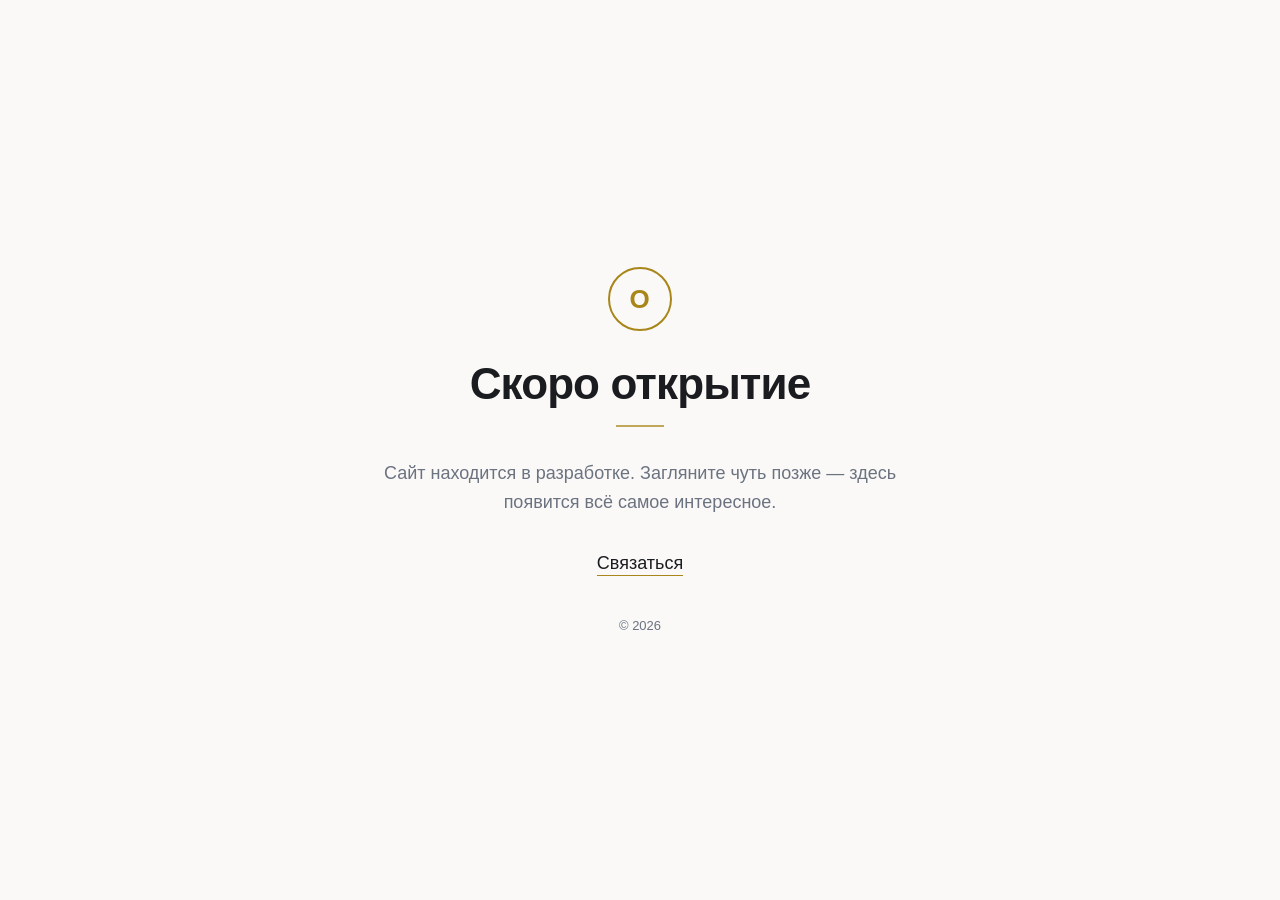
==== index.html @ 7b4861e1 "Add placeholder landing page Co-Authored-By: Claude Opus 4.8 (1M context) <noreply@anthropic.com>" ====
<!DOCTYPE html>
<html lang="ru">
<head>
<meta charset="utf-8">
<meta name="viewport" content="width=device-width, initial-scale=1">
<title>Olga — скоро открытие</title>
<meta name="description" content="Сайт в разработке. Скоро здесь будет что-то интересное.">
<style>
  :root {
    --bg: #0f1115;
    --fg: #f2f3f5;
    --muted: #9aa1ad;
    --accent: #c9a227;
  }
  @media (prefers-color-scheme: light) {
    :root {
      --bg: #faf9f7;
      --fg: #1a1c20;
      --muted: #6b7280;
      --accent: #a9861a;
    }
  }
  * { box-sizing: border-box; }
  html, body { height: 100%; margin: 0; }
  body {
    background: var(--bg);
    color: var(--fg);
    font-family: -apple-system, BlinkMacSystemFont, "Segoe UI", Roboto, Helvetica, Arial, sans-serif;
    display: flex;
    align-items: center;
    justify-content: center;
    padding: 24px;
    text-align: center;
  }
  main { max-width: 560px; }
  .mark {
    width: 64px; height: 64px;
    margin: 0 auto 28px;
    border: 2px solid var(--accent);
    border-radius: 50%;
    display: flex; align-items: center; justify-content: center;
    font-size: 26px; font-weight: 600; letter-spacing: 1px;
    color: var(--accent);
  }
  h1 {
    font-size: clamp(28px, 6vw, 44px);
    font-weight: 600;
    letter-spacing: -0.02em;
    margin: 0 0 16px;
  }
  p {
    color: var(--muted);
    font-size: clamp(15px, 2.4vw, 18px);
    line-height: 1.6;
    margin: 0 0 32px;
  }
  .divider {
    width: 48px; height: 2px;
    background: var(--accent);
    margin: 0 auto 32px;
    opacity: .7;
  }
  a {
    color: var(--fg);
    text-decoration: none;
    border-bottom: 1px solid var(--accent);
    padding-bottom: 2px;
  }
  a:hover { color: var(--accent); }
  footer {
    margin-top: 40px;
    font-size: 13px;
    color: var(--muted);
  }
</style>
</head>
<body>
<main>
  <div class="mark">O</div>
  <h1>Скоро открытие</h1>
  <div class="divider"></div>
  <p>Сайт находится в разработке. Загляните чуть позже — здесь появится всё самое интересное.</p>
  <p><a href="mailto:skrylkovs@gmail.com">Связаться</a></p>
  <footer>&copy; 2026</footer>
</main>
</body>
</html>
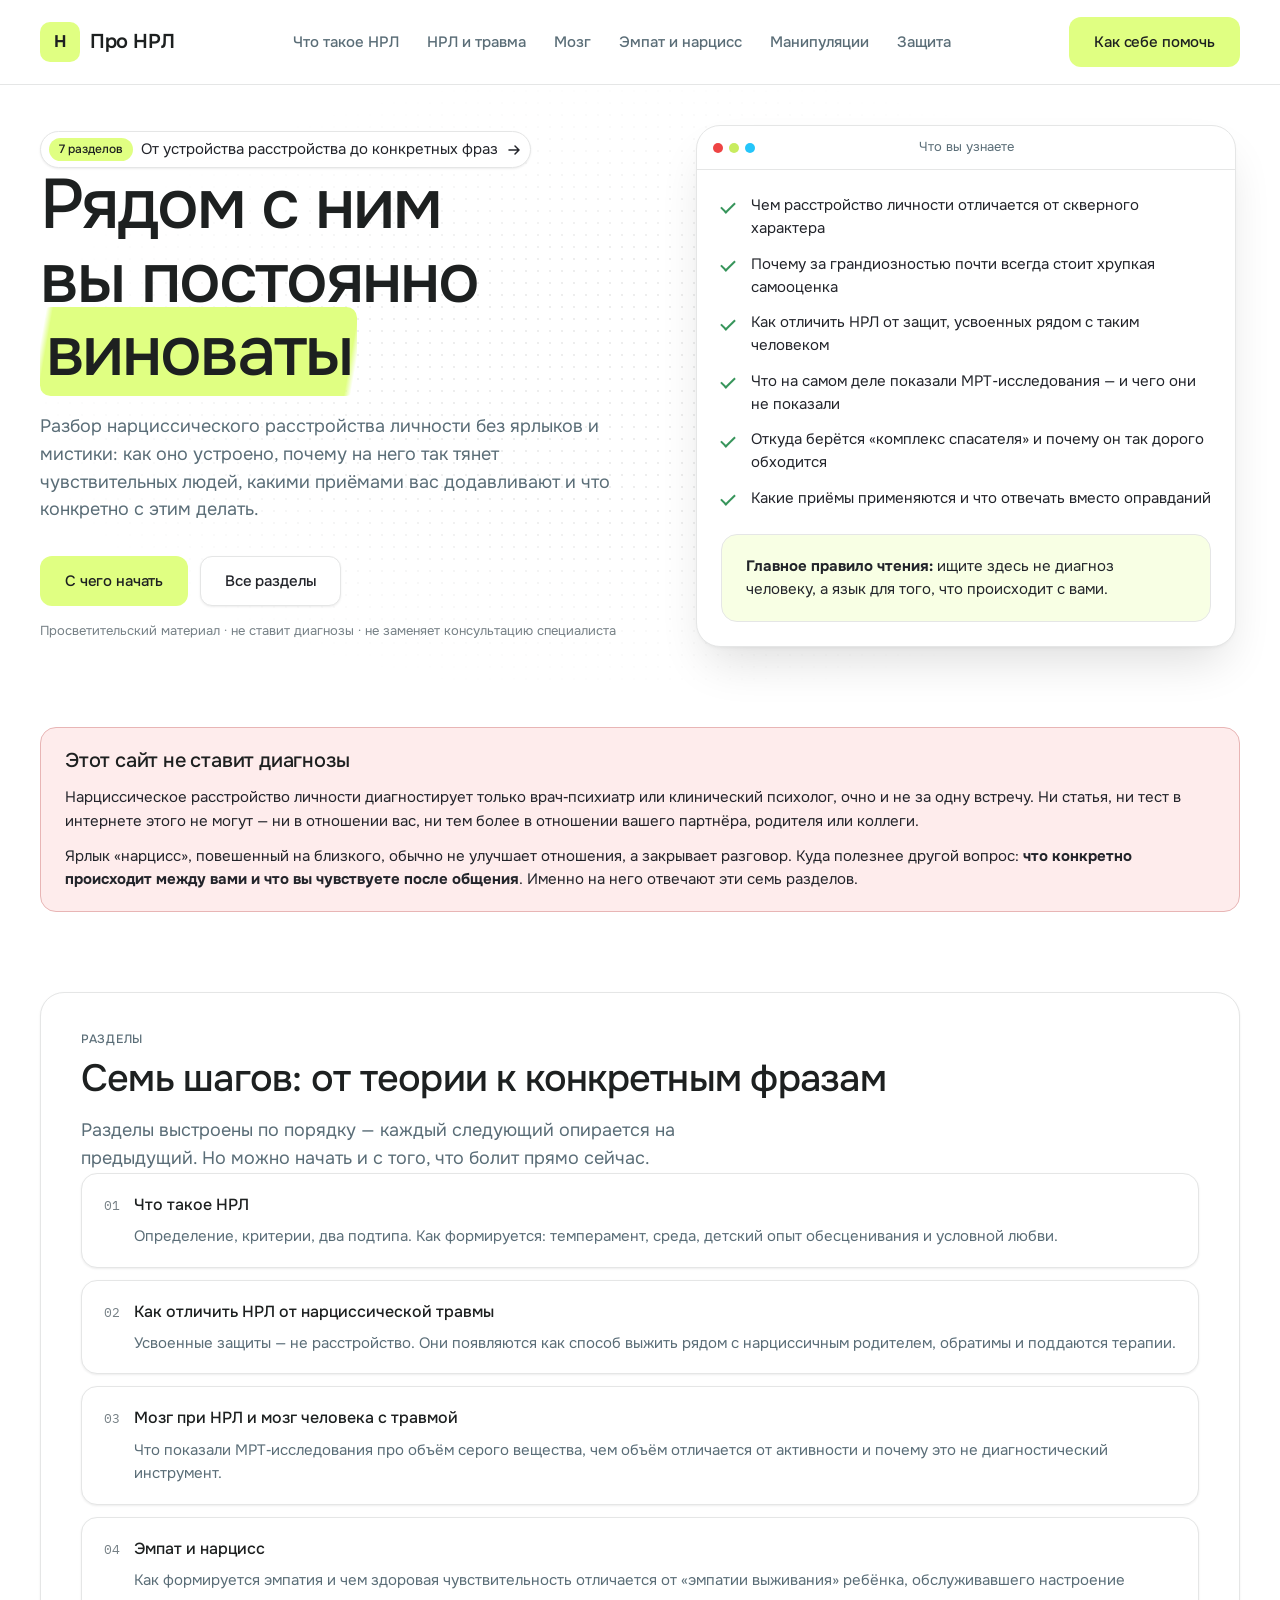
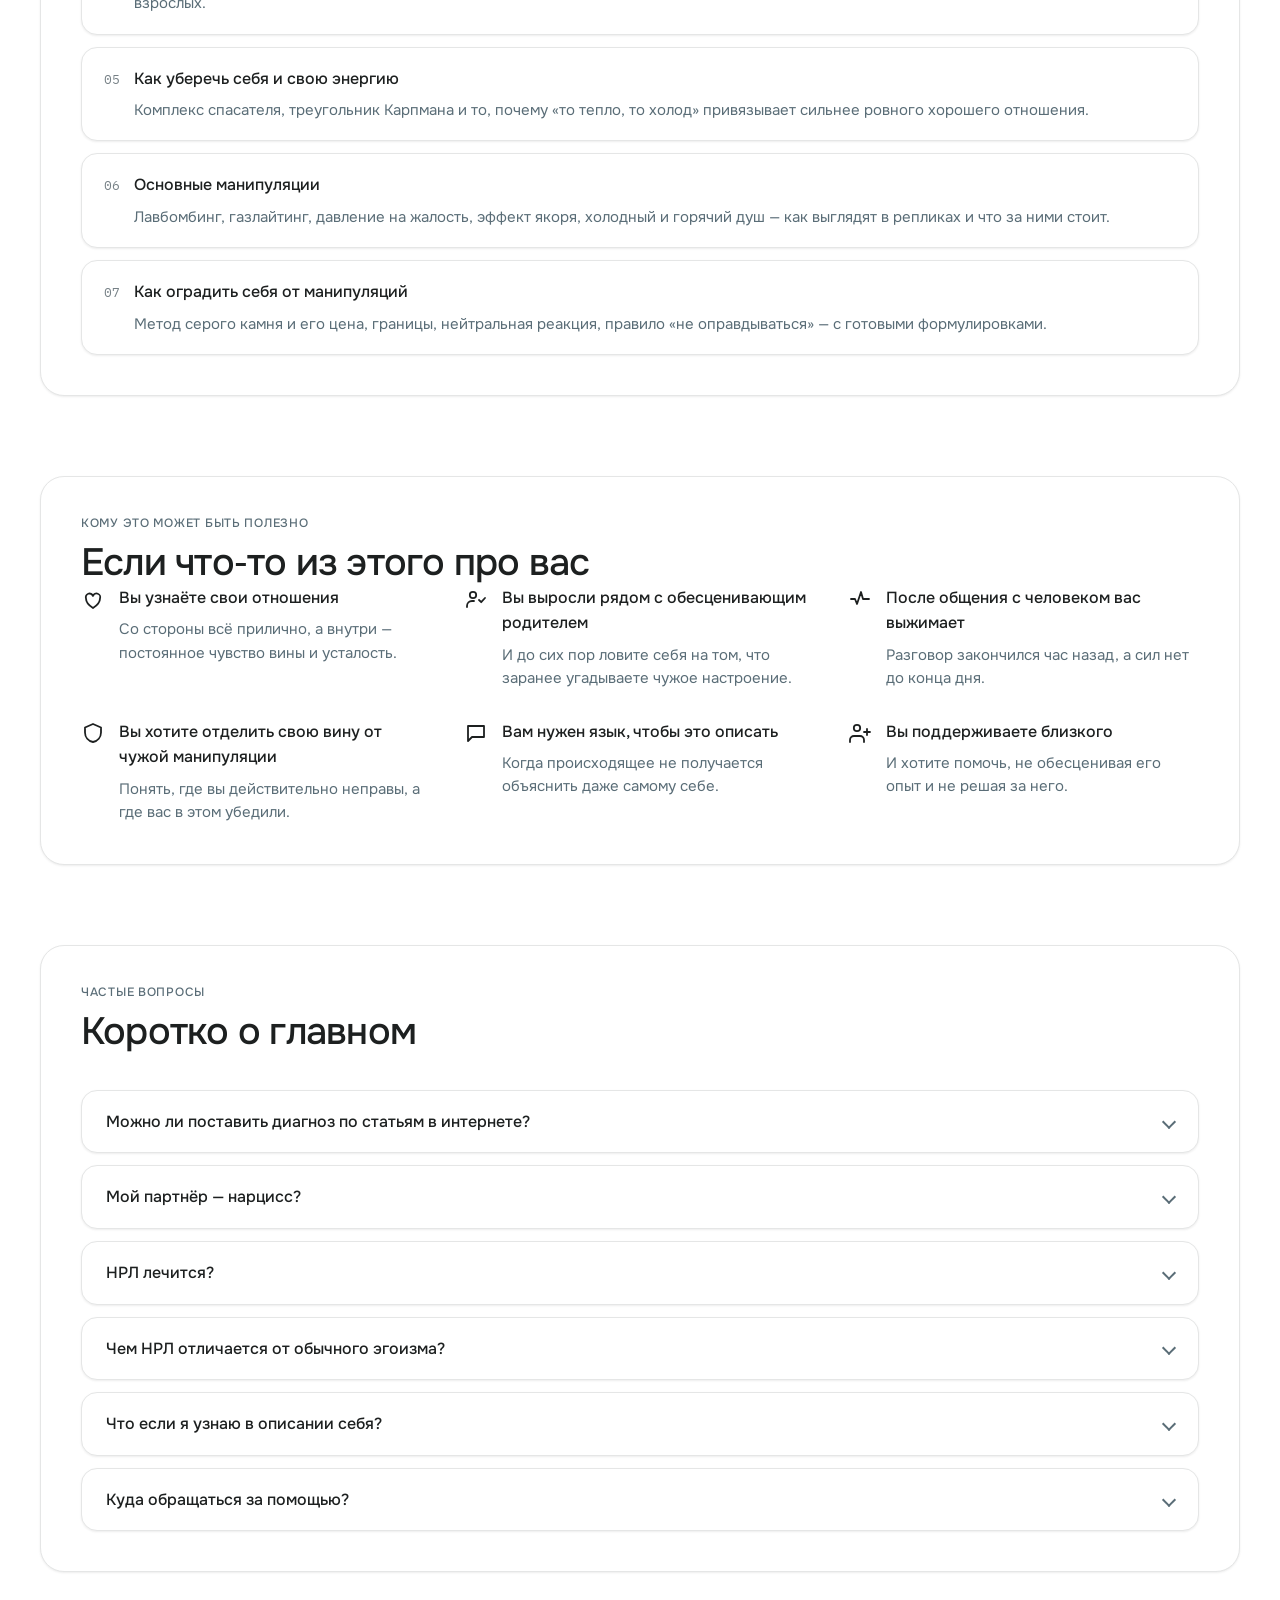
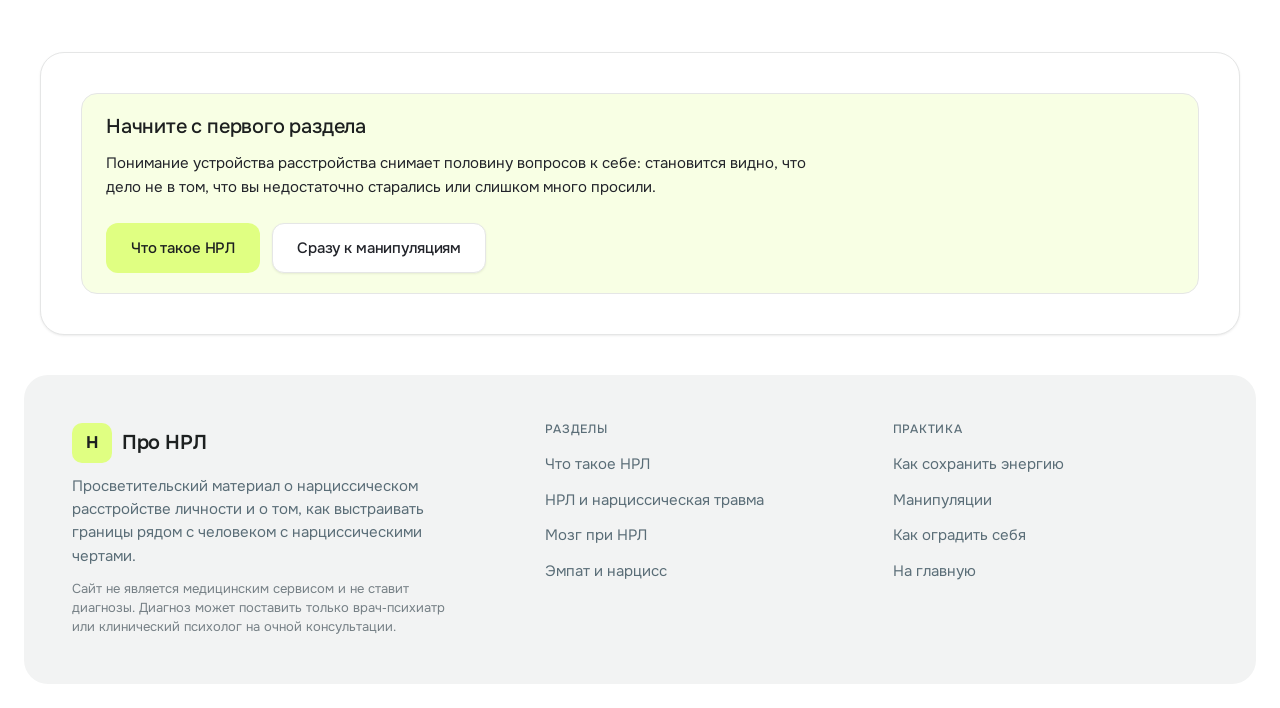
==== commit df943a4f: "Add 8-page NPD educational landing with getreaction.app design system Design tokens, typography and " ====
--- a/index.html
+++ b/index.html
@@ -3,85 +3,283 @@
 <head>
 <meta charset="utf-8">
 <meta name="viewport" content="width=device-width, initial-scale=1">
-<title>Olga — скоро открытие</title>
-<meta name="description" content="Сайт в разработке. Скоро здесь будет что-то интересное.">
-<style>
-  :root {
-    --bg: #0f1115;
-    --fg: #f2f3f5;
-    --muted: #9aa1ad;
-    --accent: #c9a227;
-  }
-  @media (prefers-color-scheme: light) {
-    :root {
-      --bg: #faf9f7;
-      --fg: #1a1c20;
-      --muted: #6b7280;
-      --accent: #a9861a;
-    }
-  }
-  * { box-sizing: border-box; }
-  html, body { height: 100%; margin: 0; }
-  body {
-    background: var(--bg);
-    color: var(--fg);
-    font-family: -apple-system, BlinkMacSystemFont, "Segoe UI", Roboto, Helvetica, Arial, sans-serif;
-    display: flex;
-    align-items: center;
-    justify-content: center;
-    padding: 24px;
-    text-align: center;
-  }
-  main { max-width: 560px; }
-  .mark {
-    width: 64px; height: 64px;
-    margin: 0 auto 28px;
-    border: 2px solid var(--accent);
-    border-radius: 50%;
-    display: flex; align-items: center; justify-content: center;
-    font-size: 26px; font-weight: 600; letter-spacing: 1px;
-    color: var(--accent);
-  }
-  h1 {
-    font-size: clamp(28px, 6vw, 44px);
-    font-weight: 600;
-    letter-spacing: -0.02em;
-    margin: 0 0 16px;
-  }
-  p {
-    color: var(--muted);
-    font-size: clamp(15px, 2.4vw, 18px);
-    line-height: 1.6;
-    margin: 0 0 32px;
-  }
-  .divider {
-    width: 48px; height: 2px;
-    background: var(--accent);
-    margin: 0 auto 32px;
-    opacity: .7;
-  }
-  a {
-    color: var(--fg);
-    text-decoration: none;
-    border-bottom: 1px solid var(--accent);
-    padding-bottom: 2px;
-  }
-  a:hover { color: var(--accent); }
-  footer {
-    margin-top: 40px;
-    font-size: 13px;
-    color: var(--muted);
-  }
-</style>
+<title>Про НРЛ — нарциссическое расстройство личности простым языком</title>
+<meta name="description" content="Просветительский материал о нарциссическом расстройстве личности: как оно формируется, чем отличается от усвоенных защит, какие манипуляции применяются и как выстроить границы. Не инструмент диагностики.">
+<link rel="icon" href="data:image/svg+xml,<svg xmlns='http://www.w3.org/2000/svg' viewBox='0 0 100 100'><rect width='100' height='100' rx='22' fill='%23e0ff82'/><text y='72' x='50' text-anchor='middle' font-size='58' font-family='sans-serif' font-weight='700' fill='%231d2020'>Н</text></svg>">
+<link rel="stylesheet" href="assets/style.css">
 </head>
 <body>
-<main>
-  <div class="mark">O</div>
-  <h1>Скоро открытие</h1>
-  <div class="divider"></div>
-  <p>Сайт находится в разработке. Загляните чуть позже — здесь появится всё самое интересное.</p>
-  <p><a href="mailto:skrylkovs@gmail.com">Связаться</a></p>
-  <footer>&copy; 2026</footer>
+<a href="#main" class="sr-only">К содержанию</a>
+
+<header class="site-header">
+  <div class="bar">
+    <a href="index.html" class="brand">
+      <span class="brand-mark" aria-hidden="true">Н</span>
+      Про НРЛ
+    </a>
+    <nav class="nav" aria-label="Основная навигация">
+      <a href="chto-takoe-nrl.html">Что такое НРЛ</a>
+      <a href="nrl-i-travma.html">НРЛ и травма</a>
+      <a href="mozg.html">Мозг</a>
+      <a href="empat-i-narciss.html">Эмпат и нарцисс</a>
+      <a href="manipulyacii.html">Манипуляции</a>
+      <a href="zashchita.html">Защита</a>
+    </nav>
+    <div class="header-actions">
+      <button class="menu-toggle" type="button" aria-expanded="false" aria-controls="mobile-nav" onclick="var n=document.getElementById('mobile-nav');var o=n.classList.toggle('open');this.setAttribute('aria-expanded',o)">Меню</button>
+      <a href="kak-sohranit-energiyu.html" class="btn btn-primary" style="white-space:nowrap">Как себе помочь</a>
+    </div>
+  </div>
+  <div class="mobile-nav" id="mobile-nav">
+    <ul>
+      <li><a href="chto-takoe-nrl.html">Что такое НРЛ</a></li>
+      <li><a href="nrl-i-travma.html">НРЛ и нарциссическая травма</a></li>
+      <li><a href="mozg.html">Мозг при НРЛ</a></li>
+      <li><a href="empat-i-narciss.html">Эмпат и нарцисс</a></li>
+      <li><a href="kak-sohranit-energiyu.html">Как сохранить энергию</a></li>
+      <li><a href="manipulyacii.html">Манипуляции</a></li>
+      <li><a href="zashchita.html">Как оградить себя</a></li>
+    </ul>
+  </div>
+</header>
+
+<main id="main">
+  <div class="container">
+
+    <section class="section" style="position:relative">
+      <div class="dot-grid" style="position:absolute;inset:0 0 auto;height:600px" aria-hidden="true"></div>
+      <div class="split" style="position:relative">
+        <div>
+          <a href="#razdely" class="badge-link">
+            <span class="pill">7 разделов</span>
+            <span class="small">От устройства расстройства до конкретных фраз</span>
+            <svg style="width:16px;height:16px;flex-shrink:0" viewBox="0 0 16 16" fill="none" stroke="currentColor" stroke-width="1.5" stroke-linecap="round" stroke-linejoin="round" aria-hidden="true">
+              <path d="M3 8h10M9 4l4 4-4 4" />
+            </svg>
+          </a>
+          <h1 class="display mt-6">Рядом с ним<br> вы постоянно<br> <span class="marker">виноваты</span></h1>
+          <p class="lead mt-6" style="max-width:36rem">Разбор нарциссического расстройства личности без ярлыков и мистики: как оно устроено, почему на него так тянет чувствительных людей, какими приёмами вас додавливают и что конкретно с этим делать.</p>
+          <div class="mt-8" style="display:flex;flex-wrap:wrap;gap:12px;align-items:center">
+            <a href="chto-takoe-nrl.html" class="btn btn-primary">С чего начать</a>
+            <a href="#razdely" class="btn btn-secondary">Все разделы</a>
+          </div>
+          <p class="caption muted-soft mt-4">Просветительский материал · не ставит диагнозы · не заменяет консультацию специалиста</p>
+        </div>
+
+        <div style="margin-inline:auto;width:100%;max-width:540px;overflow:hidden;border-radius:24px;border:1px solid var(--line);background:var(--surface);box-shadow:var(--shadow-lift)">
+          <div style="position:relative;display:flex;height:44px;align-items:center;border-bottom:1px solid var(--line);padding-inline:16px">
+            <div style="display:flex;align-items:center;gap:6px">
+              <span style="width:10px;height:10px;border-radius:50%;background:var(--danger)" aria-hidden="true"></span>
+              <span style="width:10px;height:10px;border-radius:50%;background:var(--accent-strong)" aria-hidden="true"></span>
+              <span style="width:10px;height:10px;border-radius:50%;background:var(--info)" aria-hidden="true"></span>
+            </div>
+            <span class="caption muted" style="position:absolute;inset-inline:0;text-align:center;pointer-events:none">Что вы узнаете</span>
+          </div>
+          <div style="padding:24px">
+            <ul class="check-list">
+              <li class="small">Чем расстройство личности отличается от скверного характера</li>
+              <li class="small">Почему за грандиозностью почти всегда стоит хрупкая самооценка</li>
+              <li class="small">Как отличить НРЛ от защит, усвоенных рядом с таким человеком</li>
+              <li class="small">Что на самом деле показали МРТ‑исследования — и чего они не показали</li>
+              <li class="small">Откуда берётся «комплекс спасателя» и почему он так дорого обходится</li>
+              <li class="small">Какие приёмы применяются и что отвечать вместо оправданий</li>
+            </ul>
+            <div class="callout-accent mt-6">
+              <p class="small"><strong>Главное правило чтения:</strong> ищите здесь не диагноз человеку, а язык для того, что происходит с вами.</p>
+            </div>
+          </div>
+        </div>
+      </div>
+    </section>
+
+    <section class="section">
+      <div class="callout-warn">
+        <h2 class="h3">Этот сайт не ставит диагнозы</h2>
+        <p class="small mt-3">Нарциссическое расстройство личности диагностирует только врач‑психиатр или клинический психолог, очно и не за одну встречу. Ни статья, ни тест в интернете этого не могут — ни в отношении вас, ни тем более в отношении вашего партнёра, родителя или коллеги.</p>
+        <p class="small mt-3">Ярлык «нарцисс», повешенный на близкого, обычно не улучшает отношения, а закрывает разговор. Куда полезнее другой вопрос: <strong>что конкретно происходит между вами и что вы чувствуете после общения</strong>. Именно на него отвечают эти семь разделов.</p>
+      </div>
+    </section>
+
+    <section id="razdely" class="section scroll-anchor">
+      <div class="card">
+        <p class="eyebrow">Разделы</p>
+        <h2 class="h2 mt-3">Семь шагов: от теории к конкретным фразам</h2>
+        <p class="lead mt-4" style="max-width:44rem">Разделы выстроены по порядку — каждый следующий опирается на предыдущий. Но можно начать и с того, что болит прямо сейчас.</p>
+        <ol class="toc mt-9">
+          <li><a href="chto-takoe-nrl.html">
+            <div>
+              <p class="body ink-strong" style="font-weight:500">Что такое НРЛ</p>
+              <p class="small muted mt-2">Определение, критерии, два подтипа. Как формируется: темперамент, среда, детский опыт обесценивания и условной любви.</p>
+            </div>
+          </a></li>
+          <li><a href="nrl-i-travma.html">
+            <div>
+              <p class="body ink-strong" style="font-weight:500">Как отличить НРЛ от нарциссической травмы</p>
+              <p class="small muted mt-2">Усвоенные защиты — не расстройство. Они появляются как способ выжить рядом с нарциссичным родителем, обратимы и поддаются терапии.</p>
+            </div>
+          </a></li>
+          <li><a href="mozg.html">
+            <div>
+              <p class="body ink-strong" style="font-weight:500">Мозг при НРЛ и мозг человека с травмой</p>
+              <p class="small muted mt-2">Что показали МРТ‑исследования про объём серого вещества, чем объём отличается от активности и почему это не диагностический инструмент.</p>
+            </div>
+          </a></li>
+          <li><a href="empat-i-narciss.html">
+            <div>
+              <p class="body ink-strong" style="font-weight:500">Эмпат и нарцисс</p>
+              <p class="small muted mt-2">Как формируется эмпатия и чем здоровая чувствительность отличается от «эмпатии выживания» ребёнка, обслуживавшего настроение взрослых.</p>
+            </div>
+          </a></li>
+          <li><a href="kak-sohranit-energiyu.html">
+            <div>
+              <p class="body ink-strong" style="font-weight:500">Как уберечь себя и свою энергию</p>
+              <p class="small muted mt-2">Комплекс спасателя, треугольник Карпмана и то, почему «то тепло, то холод» привязывает сильнее ровного хорошего отношения.</p>
+            </div>
+          </a></li>
+          <li><a href="manipulyacii.html">
+            <div>
+              <p class="body ink-strong" style="font-weight:500">Основные манипуляции</p>
+              <p class="small muted mt-2">Лавбомбинг, газлайтинг, давление на жалость, эффект якоря, холодный и горячий душ — как выглядят в репликах и что за ними стоит.</p>
+            </div>
+          </a></li>
+          <li><a href="zashchita.html">
+            <div>
+              <p class="body ink-strong" style="font-weight:500">Как оградить себя от манипуляций</p>
+              <p class="small muted mt-2">Метод серого камня и его цена, границы, нейтральная реакция, правило «не оправдываться» — с готовыми формулировками.</p>
+            </div>
+          </a></li>
+        </ol>
+      </div>
+    </section>
+
+    <section class="section">
+      <div class="card">
+        <p class="eyebrow">Кому это может быть полезно</p>
+        <h2 class="h2 mt-3">Если что‑то из этого про вас</h2>
+        <ul class="feature-list cols-3 mt-9">
+          <li>
+            <svg viewBox="0 0 24 24" fill="none" stroke="currentColor" stroke-width="1.8" stroke-linecap="round" stroke-linejoin="round" aria-hidden="true"><path d="M12 21s-7-4.4-7-9.5A3.5 3.5 0 0 1 12 9a3.5 3.5 0 0 1 7 2.5C19 16.6 12 21 12 21Z"/></svg>
+            <div>
+              <p class="body ink-strong" style="font-weight:500">Вы узнаёте свои отношения</p>
+              <p class="small muted mt-2">Со стороны всё прилично, а внутри — постоянное чувство вины и усталость.</p>
+            </div>
+          </li>
+          <li>
+            <svg viewBox="0 0 24 24" fill="none" stroke="currentColor" stroke-width="1.8" stroke-linecap="round" stroke-linejoin="round" aria-hidden="true"><path d="M3 20v-1a5 5 0 0 1 5-5h2"/><circle cx="9" cy="8" r="3.2"/><path d="M15 13l2.2 2.2L21 11"/></svg>
+            <div>
+              <p class="body ink-strong" style="font-weight:500">Вы выросли рядом с обесценивающим родителем</p>
+              <p class="small muted mt-2">И до сих пор ловите себя на том, что заранее угадываете чужое настроение.</p>
+            </div>
+          </li>
+          <li>
+            <svg viewBox="0 0 24 24" fill="none" stroke="currentColor" stroke-width="1.8" stroke-linecap="round" stroke-linejoin="round" aria-hidden="true"><path d="M3 12h4l2 5 4-12 2 7h6"/></svg>
+            <div>
+              <p class="body ink-strong" style="font-weight:500">После общения с человеком вас выжимает</p>
+              <p class="small muted mt-2">Разговор закончился час назад, а сил нет до конца дня.</p>
+            </div>
+          </li>
+          <li>
+            <svg viewBox="0 0 24 24" fill="none" stroke="currentColor" stroke-width="1.8" stroke-linecap="round" stroke-linejoin="round" aria-hidden="true"><path d="M12 3 4 6.5v5c0 4.6 3.3 8.4 8 9.5 4.7-1.1 8-4.9 8-9.5v-5L12 3Z"/></svg>
+            <div>
+              <p class="body ink-strong" style="font-weight:500">Вы хотите отделить свою вину от чужой манипуляции</p>
+              <p class="small muted mt-2">Понять, где вы действительно неправы, а где вас в этом убедили.</p>
+            </div>
+          </li>
+          <li>
+            <svg viewBox="0 0 24 24" fill="none" stroke="currentColor" stroke-width="1.8" stroke-linecap="round" stroke-linejoin="round" aria-hidden="true"><path d="M4 5h16v11H8l-4 4V5Z"/></svg>
+            <div>
+              <p class="body ink-strong" style="font-weight:500">Вам нужен язык, чтобы это описать</p>
+              <p class="small muted mt-2">Когда происходящее не получается объяснить даже самому себе.</p>
+            </div>
+          </li>
+          <li>
+            <svg viewBox="0 0 24 24" fill="none" stroke="currentColor" stroke-width="1.8" stroke-linecap="round" stroke-linejoin="round" aria-hidden="true"><path d="M16 21v-2a4 4 0 0 0-4-4H6a4 4 0 0 0-4 4v2"/><circle cx="9" cy="7" r="3.2"/><path d="M19 8v6M22 11h-6"/></svg>
+            <div>
+              <p class="body ink-strong" style="font-weight:500">Вы поддерживаете близкого</p>
+              <p class="small muted mt-2">И хотите помочь, не обесценивая его опыт и не решая за него.</p>
+            </div>
+          </li>
+        </ul>
+      </div>
+    </section>
+
+    <section class="section">
+      <div class="card">
+        <p class="eyebrow">Частые вопросы</p>
+        <h2 class="h2 mt-3">Коротко о главном</h2>
+        <div class="faq mt-9">
+          <details>
+            <summary>Можно ли поставить диагноз по статьям в интернете?</summary>
+            <div class="faq-body">Нет. Расстройство личности — это устойчивый паттерн, который проявляется годами, в разных сферах жизни и приводит к заметным страданиям или нарушению функционирования. Оценить это можно только очно, в динамике, с учётом истории жизни и исключения других состояний. Совпадение с описанием на сайте не означает ни диагноза, ни его отсутствия.</div>
+          </details>
+          <details>
+            <summary>Мой партнёр — нарцисс?</summary>
+            <div class="faq-body">На этот вопрос сайт отвечать не будет, и это осознанно. Гораздо продуктивнее другой: комфортно ли вам в этих отношениях, можете ли вы там злиться, ошибаться и не соглашаться — и что происходит, когда вы пробуете. Ответ на него доступен вам прямо сейчас, а на первый — нет.</div>
+          </details>
+          <details>
+            <summary>НРЛ лечится?</summary>
+            <div class="faq-body">Специфического препарата не существует, но психотерапия помогает: снижается импульсивность, растёт способность выдерживать критику и замечать чувства других. Главная сложность в том, что человек редко приходит за помощью из‑за самой грандиозности — обычно поводом становится депрессия, разрыв или профессиональный провал. Изменения возможны, но требуют долгой работы и собственного желания.</div>
+          </details>
+          <details>
+            <summary>Чем НРЛ отличается от обычного эгоизма?</summary>
+            <div class="faq-body">Масштабом и устойчивостью. Эгоистично повести себя может любой в трудный период. При расстройстве личности речь идёт о постоянном способе обходиться с собой и другими: он не меняется от ситуации к ситуации, воспроизводится в разных отношениях и сохраняется годами.</div>
+          </details>
+          <details>
+            <summary>Что если я узнаю в описании себя?</summary>
+            <div class="faq-body">Сама по себе эта тревога — хороший признак: людям с выраженным расстройством такое беспокойство обычно несвойственно. Нарциссические черты в той или иной степени есть у всех, и заметить их у себя — не приговор, а точка, с которой можно начать разговор со специалистом.</div>
+          </details>
+          <details>
+            <summary>Куда обращаться за помощью?</summary>
+            <div class="faq-body">К клиническому психологу или психотерапевту — очно или онлайн. Если речь идёт о переживании абьюза, ищите специалиста с опытом работы с травмой и насилием в отношениях. Если есть угрозы, преследование или физическое насилие — это уже не про границы, а про безопасность: нужна помощь извне, вплоть до полиции и кризисных центров.</div>
+          </details>
+        </div>
+      </div>
+    </section>
+
+    <section class="section">
+      <div class="card">
+        <div class="callout-accent">
+          <h2 class="h3">Начните с первого раздела</h2>
+          <p class="small mt-3" style="max-width:44rem">Понимание устройства расстройства снимает половину вопросов к себе: становится видно, что дело не в том, что вы недостаточно старались или слишком много просили.</p>
+          <div class="mt-6" style="display:flex;flex-wrap:wrap;gap:12px">
+            <a href="chto-takoe-nrl.html" class="btn btn-primary">Что такое НРЛ</a>
+            <a href="manipulyacii.html" class="btn btn-secondary">Сразу к манипуляциям</a>
+          </div>
+        </div>
+      </div>
+    </section>
+
+  </div>
 </main>
+
+<footer class="site-footer">
+  <div class="inner">
+    <div class="footer-grid">
+      <div style="max-width:24rem">
+        <div class="brand"><span class="brand-mark" aria-hidden="true">Н</span> Про НРЛ</div>
+        <p class="small muted mt-3">Просветительский материал о нарциссическом расстройстве личности и о том, как выстраивать границы рядом с человеком с нарциссическими чертами.</p>
+        <p class="caption muted-soft mt-3">Сайт не является медицинским сервисом и не ставит диагнозы. Диагноз может поставить только врач‑психиатр или клинический психолог на очной консультации.</p>
+      </div>
+      <nav aria-label="Разделы">
+        <h3 class="eyebrow">Разделы</h3>
+        <ul>
+          <li><a href="chto-takoe-nrl.html">Что такое НРЛ</a></li>
+          <li><a href="nrl-i-travma.html">НРЛ и нарциссическая травма</a></li>
+          <li><a href="mozg.html">Мозг при НРЛ</a></li>
+          <li><a href="empat-i-narciss.html">Эмпат и нарцисс</a></li>
+        </ul>
+      </nav>
+      <nav aria-label="Практика">
+        <h3 class="eyebrow">Практика</h3>
+        <ul>
+          <li><a href="kak-sohranit-energiyu.html">Как сохранить энергию</a></li>
+          <li><a href="manipulyacii.html">Манипуляции</a></li>
+          <li><a href="zashchita.html">Как оградить себя</a></li>
+          <li><a href="index.html">На главную</a></li>
+        </ul>
+      </nav>
+    </div>
+  </div>
+</footer>
 </body>
 </html>
--- a/assets/style.css
+++ b/assets/style.css
@@ -0,0 +1,594 @@
+/* Design system extracted 1:1 from getreaction.app (Tailwind v4 custom theme),
+   reimplemented as plain CSS so the site needs no build step. */
+
+@import url('https://fonts.googleapis.com/css2?family=Onest:wght@300;400;500;600;700&family=Bricolage+Grotesque:opsz,wght@10..48,400..700&family=IBM+Plex+Mono:wght@400;500&display=swap');
+
+:root {
+  --surface: #fff;
+  --sunken: #f2f3f3;
+  --ink: #22242a;
+  --ink-strong: #1d2020;
+  --muted: #5a6d77;
+  --muted-soft: #768086;
+  --line: #e5e6e6;
+  --line-strong: #d7dcdc;
+  --accent: #e0ff82;
+  --accent-ink: #1d2020;
+  --accent-strong: #c8ec5f;
+  --info: #25c5fa;
+  --info-ink: #0f6d8a;
+  --danger: #ee4444;
+  --danger-ink: #d63b3b;
+  --danger-tint: #ee44441a;
+  --success: #37955b;
+  --success-ink: #2f7d4d;
+
+  --radius-input: 10px;
+  --radius-xl: 12px;
+  --radius-card: 16px;
+  --radius-card-lg: 24px;
+  --radius-pill: 9999px;
+
+  --shadow-soft: 0 1px 2px #0000000a, 0 1px 3px #0000000a;
+  --shadow-card: 0 1px 2px #0000000d, 0 10px 26px -5px #0000000f;
+  --shadow-lift: 0 2px 4px -2px #00000014, 0 24px 48px -12px #00000024;
+
+  --font-sans: "Onest", ui-sans-serif, system-ui, -apple-system, "Segoe UI", Roboto, Helvetica, Arial, sans-serif;
+  --font-display: "Onest", ui-sans-serif, system-ui, -apple-system, "Segoe UI", Roboto, sans-serif;
+  --font-logo: "Bricolage Grotesque", "Onest", ui-sans-serif, system-ui, sans-serif;
+  --font-mono: "IBM Plex Mono", ui-monospace, "SFMono-Regular", Menlo, Consolas, monospace;
+
+  --container: 1400px;
+}
+
+*, *::before, *::after { box-sizing: border-box; }
+
+html { -webkit-text-size-adjust: 100%; scroll-behavior: smooth; }
+
+body {
+  margin: 0;
+  min-height: 100vh;
+  background: var(--surface);
+  color: var(--ink);
+  font-family: var(--font-sans);
+  font-size: 1rem;
+  line-height: 1.6;
+  -webkit-font-smoothing: antialiased;
+  -moz-osx-font-smoothing: grayscale;
+}
+
+img, svg, video { max-width: 100%; height: auto; display: block; }
+
+a { color: inherit; }
+
+/* ---------- Layout ---------- */
+
+.container {
+  margin-inline: auto;
+  max-width: var(--container);
+  padding-inline: 24px;
+}
+
+@media (min-width: 1024px) {
+  .container { padding-inline: 40px; }
+}
+
+.section { padding-block: 32px; }
+
+@media (min-width: 1024px) {
+  .section { padding-block: 40px; }
+}
+
+.section-narrow { max-width: 760px; margin-inline: auto; }
+
+.scroll-anchor { scroll-margin-top: 112px; }
+
+/* ---------- Typography ---------- */
+
+.display,
+h1.display {
+  font-family: var(--font-display);
+  font-size: clamp(2.75rem, 6vw, 4.375rem);
+  font-weight: 500;
+  letter-spacing: -0.03em;
+  line-height: 1.05;
+  color: var(--ink-strong);
+  margin: 0;
+}
+
+.h1 {
+  font-family: var(--font-display);
+  font-size: clamp(2.25rem, 4vw, 3rem);
+  font-weight: 500;
+  letter-spacing: -0.02em;
+  line-height: 1.1;
+  color: var(--ink-strong);
+  margin: 0;
+}
+
+.h2 {
+  font-family: var(--font-display);
+  font-size: clamp(1.875rem, 3vw, 2.375rem);
+  font-weight: 500;
+  letter-spacing: -0.02em;
+  line-height: 1.15;
+  color: var(--ink-strong);
+  margin: 0;
+}
+
+.h3 {
+  font-family: var(--font-display);
+  font-size: 1.25rem;
+  font-weight: 500;
+  letter-spacing: -0.01em;
+  line-height: 1.3;
+  color: var(--ink-strong);
+  margin: 0;
+}
+
+.lead {
+  font-size: 1.125rem;
+  line-height: 1.55;
+  color: var(--muted);
+  margin: 0;
+}
+
+.body { font-size: 1rem; line-height: 1.6; margin: 0; }
+
+.small { font-size: 0.9375rem; line-height: 1.55; margin: 0; }
+
+.caption { font-size: 0.8125rem; line-height: 1.45; margin: 0; }
+
+.eyebrow {
+  font-size: 0.75rem;
+  font-weight: 500;
+  line-height: 1;
+  letter-spacing: 0.06em;
+  text-transform: uppercase;
+  color: var(--muted);
+  margin: 0;
+}
+
+.muted { color: var(--muted); }
+.muted-soft { color: var(--muted-soft); }
+.ink-strong { color: var(--ink-strong); }
+.center { text-align: center; }
+
+.mt-2 { margin-top: 8px; }
+.mt-3 { margin-top: 12px; }
+.mt-4 { margin-top: 16px; }
+.mt-6 { margin-top: 24px; }
+.mt-8 { margin-top: 32px; }
+.mt-9 { margin-top: 36px; }
+.mt-12 { margin-top: 48px; }
+
+.marker {
+  background: linear-gradient(100deg, transparent 2%, var(--accent) 4%, var(--accent) 96%, transparent 98%);
+  -webkit-box-decoration-break: clone;
+  box-decoration-break: clone;
+  border-radius: 0.15em;
+  padding-inline: 0.08em;
+}
+
+.dot-grid {
+  background-image: radial-gradient(circle, #1d202014 1px, #0000 1px);
+  background-size: 12px 12px;
+  -webkit-mask-image: radial-gradient(70% 70%, #000 30%, #0000 75%);
+  mask-image: radial-gradient(70% 70%, #000 30%, #0000 75%);
+}
+
+/* ---------- Header ---------- */
+
+.site-header {
+  position: sticky;
+  top: 0;
+  z-index: 40;
+  border-bottom: 1px solid var(--line);
+  background: color-mix(in srgb, var(--surface) 85%, transparent);
+  backdrop-filter: blur(12px);
+}
+
+.site-header .bar {
+  margin-inline: auto;
+  max-width: var(--container);
+  height: 64px;
+  padding-inline: 24px;
+  display: flex;
+  align-items: center;
+  justify-content: space-between;
+  gap: 16px;
+}
+
+@media (min-width: 640px) { .site-header .bar { height: 84px; } }
+@media (min-width: 1024px) { .site-header .bar { padding-inline: 40px; } }
+
+.brand {
+  display: inline-flex;
+  align-items: center;
+  gap: 10px;
+  font-family: var(--font-display);
+  font-size: 1.25rem;
+  font-weight: 600;
+  letter-spacing: -0.02em;
+  color: var(--ink-strong);
+  text-decoration: none;
+}
+
+.brand-mark {
+  width: 40px;
+  height: 40px;
+  border-radius: 10px;
+  background: var(--accent);
+  color: var(--accent-ink);
+  display: grid;
+  place-items: center;
+  font-family: var(--font-logo);
+  font-size: 1.05rem;
+  font-weight: 700;
+  letter-spacing: -0.02em;
+}
+
+.nav {
+  display: none;
+  align-items: center;
+  gap: 28px;
+}
+
+@media (min-width: 1180px) { .nav { display: flex; } }
+
+.nav a {
+  font-size: 0.9375rem;
+  font-weight: 500;
+  color: var(--muted);
+  text-decoration: none;
+  transition: color 0.15s;
+}
+
+.nav a:hover, .nav a[aria-current="page"] { color: var(--ink-strong); }
+
+.header-actions { display: flex; align-items: center; justify-content: flex-end; gap: 12px; }
+
+/* Mobile menu: CSS-only disclosure */
+.menu-toggle {
+  display: inline-flex;
+  align-items: center;
+  gap: 8px;
+  border: 1px solid var(--line);
+  background: var(--surface);
+  color: var(--ink);
+  border-radius: var(--radius-input);
+  padding: 9px 14px;
+  font: inherit;
+  font-size: 0.9375rem;
+  font-weight: 500;
+  cursor: pointer;
+  box-shadow: var(--shadow-soft);
+}
+
+@media (min-width: 1180px) { .menu-toggle { display: none; } }
+
+.mobile-nav { display: none; border-top: 1px solid var(--line); background: var(--surface); }
+.mobile-nav.open { display: block; }
+.mobile-nav ul { list-style: none; margin: 0; padding: 12px 24px 20px; display: flex; flex-direction: column; gap: 2px; }
+.mobile-nav a {
+  display: block;
+  padding: 11px 12px;
+  border-radius: var(--radius-input);
+  font-size: 0.9375rem;
+  font-weight: 500;
+  color: var(--ink);
+  text-decoration: none;
+}
+.mobile-nav a:hover { background: var(--sunken); }
+.mobile-nav a[aria-current="page"] { background: var(--sunken); color: var(--ink-strong); }
+
+/* ---------- Buttons & pills ---------- */
+
+.btn {
+  display: inline-flex;
+  align-items: center;
+  justify-content: center;
+  gap: 8px;
+  border-radius: var(--radius-xl);
+  padding: 12px 24px;
+  font-size: 0.9375rem;
+  font-weight: 500;
+  letter-spacing: -0.01em;
+  text-decoration: none;
+  border: 1px solid transparent;
+  transition: background-color 0.15s, border-color 0.15s, color 0.15s;
+  cursor: pointer;
+}
+
+.btn-primary { background: var(--accent); color: var(--accent-ink); }
+.btn-primary:hover { background: var(--accent-strong); }
+
+.btn-secondary {
+  border-color: var(--line);
+  background: var(--surface);
+  color: var(--ink);
+  box-shadow: var(--shadow-soft);
+}
+.btn-secondary:hover { border-color: var(--line-strong); color: var(--ink-strong); }
+
+.btn:focus-visible,
+a:focus-visible,
+button:focus-visible {
+  outline: 2px solid var(--info);
+  outline-offset: 2px;
+}
+
+.badge-link {
+  display: inline-flex;
+  align-items: center;
+  gap: 8px;
+  border: 1px solid var(--line);
+  background: var(--surface);
+  border-radius: var(--radius-pill);
+  padding: 6px 8px;
+  text-decoration: none;
+  box-shadow: var(--shadow-soft);
+  transition: box-shadow 0.15s;
+}
+.badge-link:hover { box-shadow: var(--shadow-card); }
+
+.pill {
+  flex-shrink: 0;
+  white-space: nowrap;
+  border-radius: var(--radius-pill);
+  background: var(--accent);
+  color: var(--accent-ink);
+  padding: 2px 10px;
+  font-size: 0.75rem;
+  font-weight: 500;
+}
+
+.tag {
+  display: inline-block;
+  border-radius: var(--radius-pill);
+  border: 1px solid var(--line);
+  background: var(--sunken);
+  padding: 4px 12px;
+  font-size: 0.8125rem;
+  color: var(--muted);
+}
+
+/* ---------- Cards & grids ---------- */
+
+.card {
+  border: 1px solid var(--line);
+  background: var(--surface);
+  border-radius: var(--radius-card-lg);
+  padding: 24px;
+  box-shadow: var(--shadow-soft);
+}
+
+@media (min-width: 1024px) { .card { padding: 40px; } }
+
+.card-sm {
+  border: 1px solid var(--line);
+  background: var(--surface);
+  border-radius: var(--radius-card);
+  padding: 24px;
+  box-shadow: var(--shadow-soft);
+}
+
+.card-sunken {
+  border: 1px solid var(--line);
+  background: var(--sunken);
+  border-radius: var(--radius-card);
+  padding: 24px;
+}
+
+.grid { display: grid; gap: 24px; }
+
+@media (min-width: 640px) { .grid-2 { grid-template-columns: repeat(2, minmax(0, 1fr)); } }
+@media (min-width: 1024px) { .grid-3 { grid-template-columns: repeat(3, minmax(0, 1fr)); } }
+@media (min-width: 640px) { .grid-3 { grid-template-columns: repeat(2, minmax(0, 1fr)); } }
+
+.split { display: grid; gap: 48px; }
+@media (min-width: 1024px) { .split { grid-template-columns: 1.05fr 0.95fr; align-items: center; } }
+
+/* ---------- Lists ---------- */
+
+.feature-list { list-style: none; margin: 0; padding: 0; display: grid; gap: 28px; }
+@media (min-width: 640px) { .feature-list { grid-template-columns: repeat(2, minmax(0, 1fr)); column-gap: 32px; } }
+@media (min-width: 1024px) { .feature-list.cols-3 { grid-template-columns: repeat(3, minmax(0, 1fr)); } }
+
+.feature-list li { display: flex; align-items: flex-start; gap: 14px; }
+.feature-list svg { margin-top: 2px; width: 24px; height: 24px; flex-shrink: 0; color: var(--ink-strong); }
+
+.step-list { list-style: none; margin: 0; padding: 0; counter-reset: step; display: grid; gap: 24px; }
+@media (min-width: 1024px) { .step-list { grid-template-columns: repeat(3, minmax(0, 1fr)); } }
+
+.step-list li { counter-increment: step; }
+.step-list li::before {
+  content: counter(step);
+  display: grid;
+  place-items: center;
+  width: 36px;
+  height: 36px;
+  border-radius: var(--radius-pill);
+  background: var(--accent);
+  color: var(--accent-ink);
+  font-weight: 600;
+  font-size: 0.9375rem;
+  margin-bottom: 14px;
+}
+
+.check-list { list-style: none; margin: 0; padding: 0; display: grid; gap: 12px; }
+.check-list li { position: relative; padding-left: 30px; }
+.check-list li::before {
+  content: "";
+  position: absolute;
+  left: 0;
+  top: 0.5em;
+  width: 14px;
+  height: 8px;
+  border-left: 2px solid var(--success);
+  border-bottom: 2px solid var(--success);
+  transform: rotate(-45deg);
+}
+
+.cross-list { list-style: none; margin: 0; padding: 0; display: grid; gap: 12px; }
+.cross-list li { position: relative; padding-left: 30px; }
+.cross-list li::before {
+  content: "\00d7";
+  position: absolute;
+  left: 2px;
+  top: -1px;
+  color: var(--danger-ink);
+  font-size: 1.25rem;
+  line-height: 1.6;
+}
+
+/* ---------- Callouts ---------- */
+
+.callout {
+  border: 1px solid var(--line);
+  background: var(--sunken);
+  border-radius: var(--radius-card);
+  padding: 20px 24px;
+}
+
+.callout-warn {
+  border: 1px solid color-mix(in srgb, var(--danger) 30%, var(--line));
+  background: var(--danger-tint);
+  border-radius: var(--radius-card);
+  padding: 20px 24px;
+}
+
+.callout-accent {
+  border: 1px solid var(--line);
+  background: color-mix(in srgb, var(--accent) 22%, var(--surface));
+  border-radius: var(--radius-card);
+  padding: 20px 24px;
+}
+
+/* ---------- Table ---------- */
+
+.table-wrap { overflow-x: auto; border: 1px solid var(--line); border-radius: var(--radius-card); }
+
+table.compare { width: 100%; border-collapse: collapse; min-width: 560px; background: var(--surface); }
+table.compare th, table.compare td { text-align: left; padding: 16px 20px; border-bottom: 1px solid var(--line); vertical-align: top; font-size: 0.9375rem; }
+table.compare thead th { background: var(--sunken); font-weight: 500; color: var(--ink-strong); font-size: 0.8125rem; text-transform: uppercase; letter-spacing: 0.06em; }
+table.compare tbody tr:last-child td { border-bottom: 0; }
+table.compare td:first-child { font-weight: 500; color: var(--ink-strong); }
+
+/* ---------- FAQ / disclosure ---------- */
+
+.faq { display: grid; gap: 12px; }
+
+.faq details {
+  border: 1px solid var(--line);
+  border-radius: var(--radius-card);
+  background: var(--surface);
+  box-shadow: var(--shadow-soft);
+}
+
+.faq summary {
+  cursor: pointer;
+  list-style: none;
+  padding: 18px 24px;
+  font-weight: 500;
+  color: var(--ink-strong);
+  display: flex;
+  justify-content: space-between;
+  gap: 16px;
+  align-items: center;
+}
+
+.faq summary::-webkit-details-marker { display: none; }
+.faq summary::after {
+  content: "";
+  flex-shrink: 0;
+  width: 10px;
+  height: 10px;
+  border-right: 2px solid var(--muted);
+  border-bottom: 2px solid var(--muted);
+  transform: rotate(45deg);
+  transition: transform 0.2s;
+}
+.faq details[open] summary::after { transform: rotate(-135deg); }
+.faq .faq-body { padding: 0 24px 20px; color: var(--muted); font-size: 0.9375rem; }
+
+/* ---------- Prose (article body) ---------- */
+
+.prose > * + * { margin-top: 20px; }
+.prose p { color: var(--muted); margin: 0; }
+.prose strong { color: var(--ink-strong); font-weight: 500; }
+.prose ul, .prose ol { margin: 0; padding-left: 22px; color: var(--muted); display: grid; gap: 10px; }
+.prose li::marker { color: var(--muted-soft); }
+.prose h3 { margin-top: 36px; }
+
+/* ---------- Article navigation ---------- */
+
+.page-nav { display: grid; gap: 16px; }
+@media (min-width: 640px) { .page-nav { grid-template-columns: repeat(2, minmax(0, 1fr)); } }
+
+.page-nav a {
+  display: block;
+  border: 1px solid var(--line);
+  border-radius: var(--radius-card);
+  padding: 20px 24px;
+  text-decoration: none;
+  background: var(--surface);
+  box-shadow: var(--shadow-soft);
+  transition: border-color 0.15s, box-shadow 0.15s;
+}
+.page-nav a:hover { border-color: var(--line-strong); box-shadow: var(--shadow-card); }
+
+.toc { list-style: none; margin: 0; padding: 0; display: grid; gap: 12px; counter-reset: toc; }
+.toc li { counter-increment: toc; }
+.toc a {
+  display: flex;
+  align-items: baseline;
+  gap: 14px;
+  text-decoration: none;
+  border-radius: var(--radius-card);
+  border: 1px solid var(--line);
+  background: var(--surface);
+  padding: 18px 22px;
+  box-shadow: var(--shadow-soft);
+  transition: border-color 0.15s, box-shadow 0.15s;
+}
+.toc a:hover { border-color: var(--line-strong); box-shadow: var(--shadow-card); }
+.toc a::before {
+  content: counter(toc, decimal-leading-zero);
+  font-family: var(--font-mono);
+  font-size: 0.8125rem;
+  color: var(--muted-soft);
+  flex-shrink: 0;
+}
+
+/* ---------- Footer ---------- */
+
+.site-footer { padding: 0 16px 24px; }
+@media (min-width: 640px) { .site-footer { padding-inline: 24px; } }
+
+.site-footer .inner {
+  margin-inline: auto;
+  max-width: var(--container);
+  border-radius: var(--radius-card-lg);
+  background: var(--sunken);
+  padding: 48px 24px;
+}
+
+@media (min-width: 1024px) { .site-footer .inner { padding-inline: 48px; } }
+
+.footer-grid { display: grid; gap: 40px; }
+@media (min-width: 768px) { .footer-grid { grid-template-columns: minmax(0, 1.4fr) minmax(0, 1fr) minmax(0, 1fr); gap: 32px; } }
+
+.footer-grid ul { list-style: none; margin: 16px 0 0; padding: 0; display: flex; flex-direction: column; gap: 10px; }
+.footer-grid a { font-size: 0.9375rem; color: var(--muted); text-decoration: none; transition: color 0.15s; }
+.footer-grid a:hover { color: var(--ink-strong); }
+
+.sr-only {
+  position: absolute;
+  width: 1px; height: 1px;
+  padding: 0; margin: -1px;
+  overflow: hidden;
+  clip: rect(0, 0, 0, 0);
+  white-space: nowrap;
+  border: 0;
+}
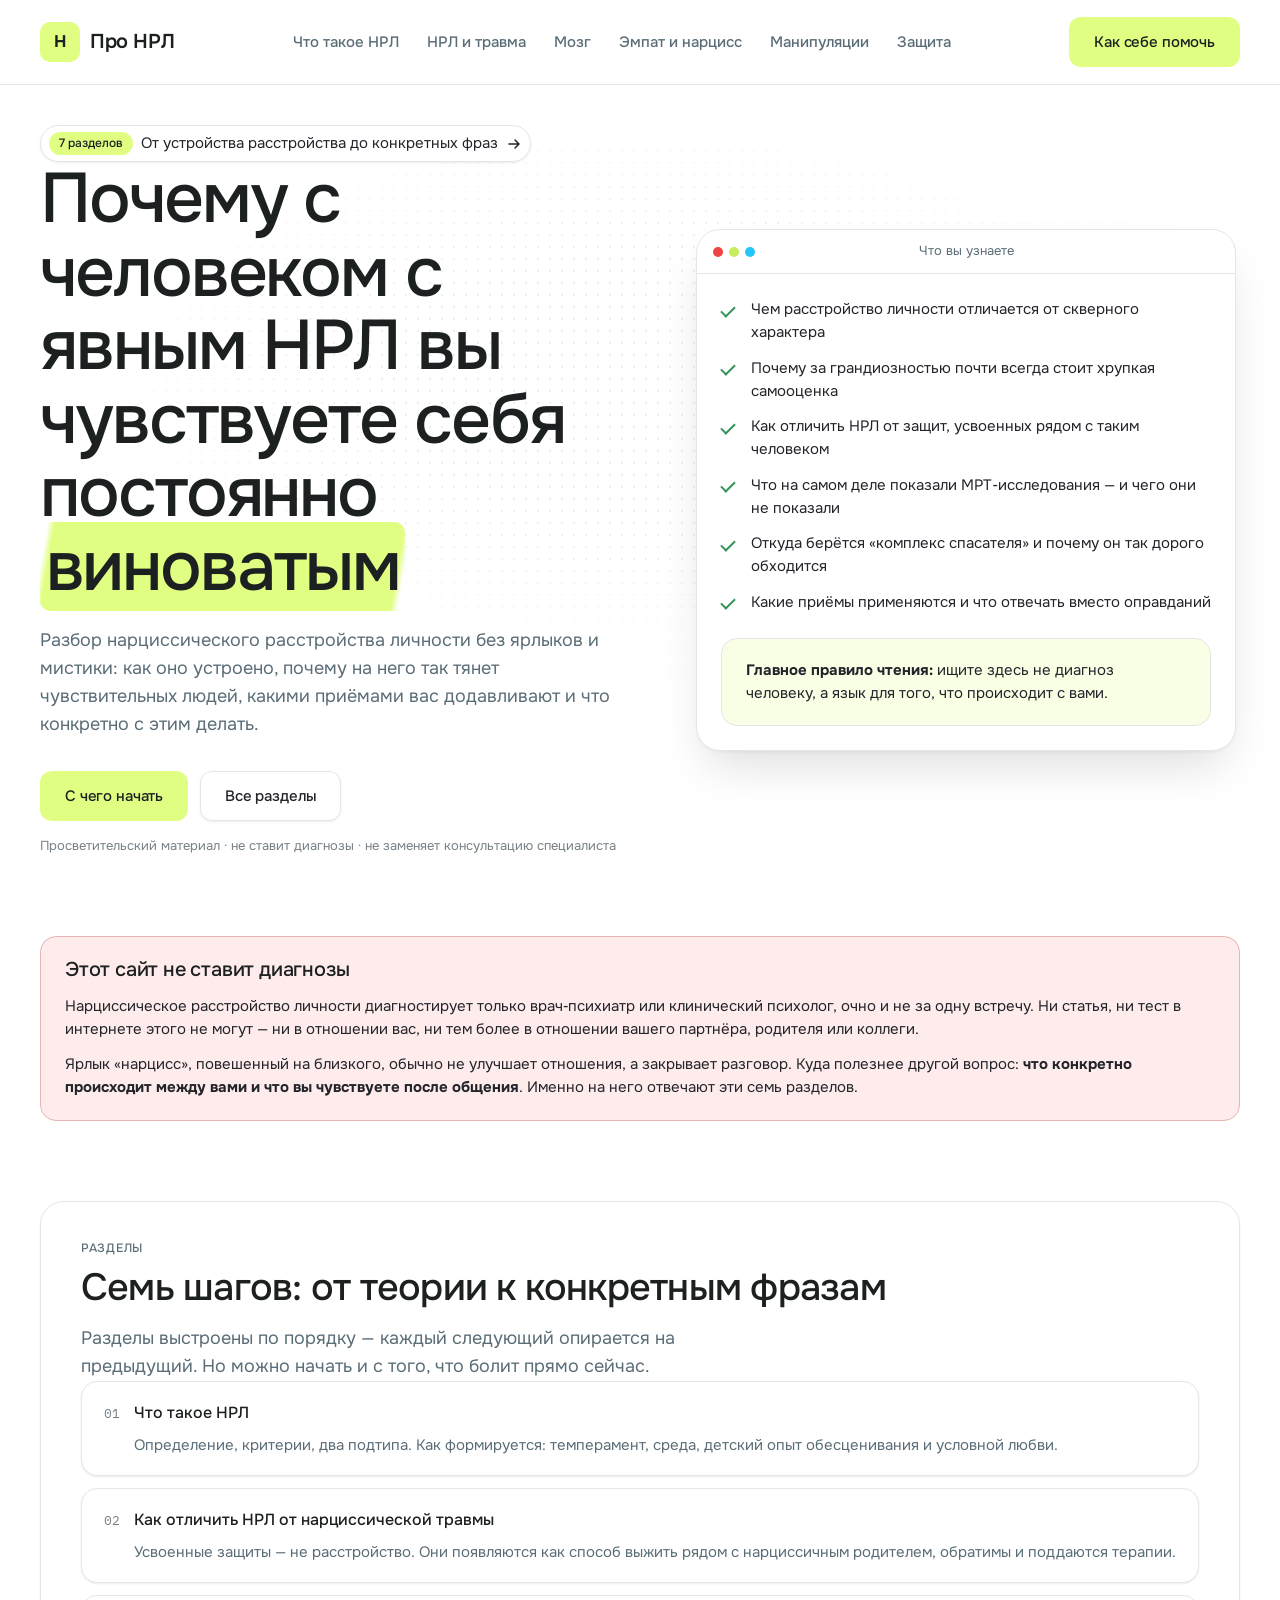
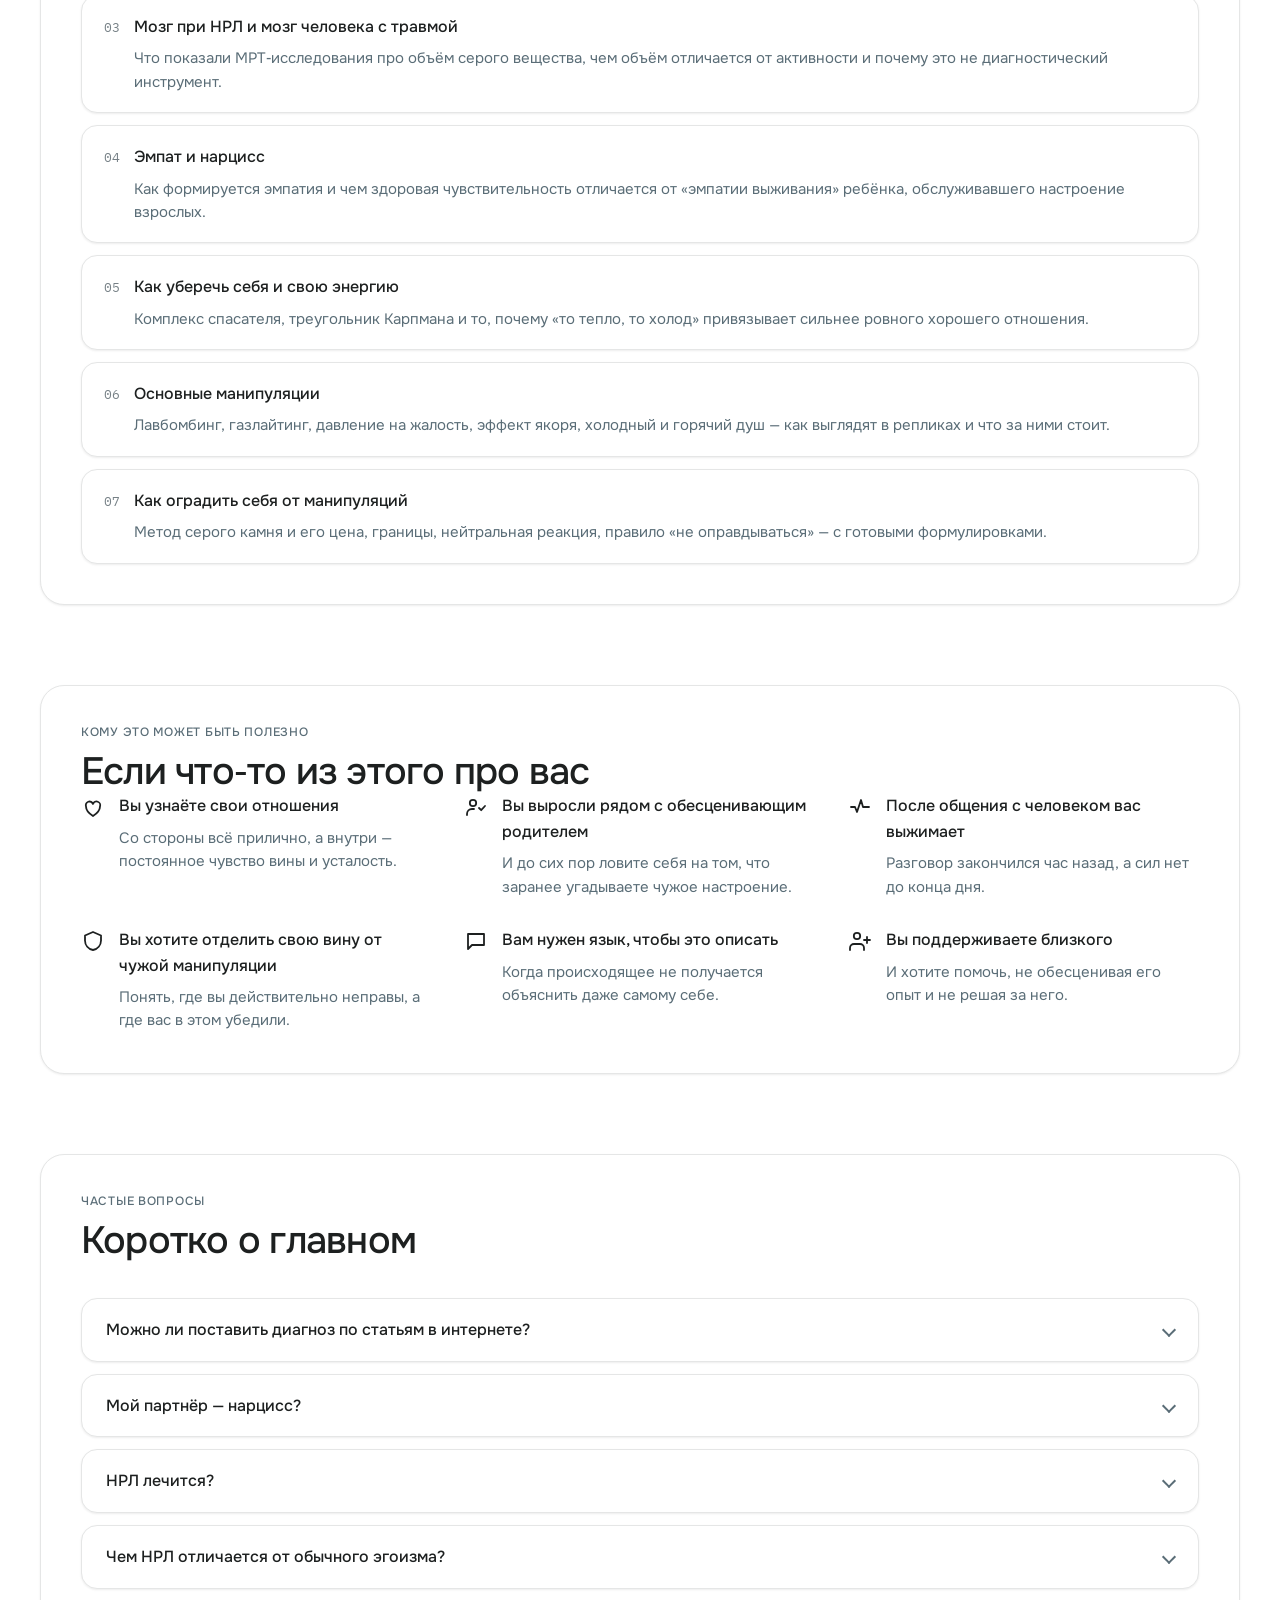
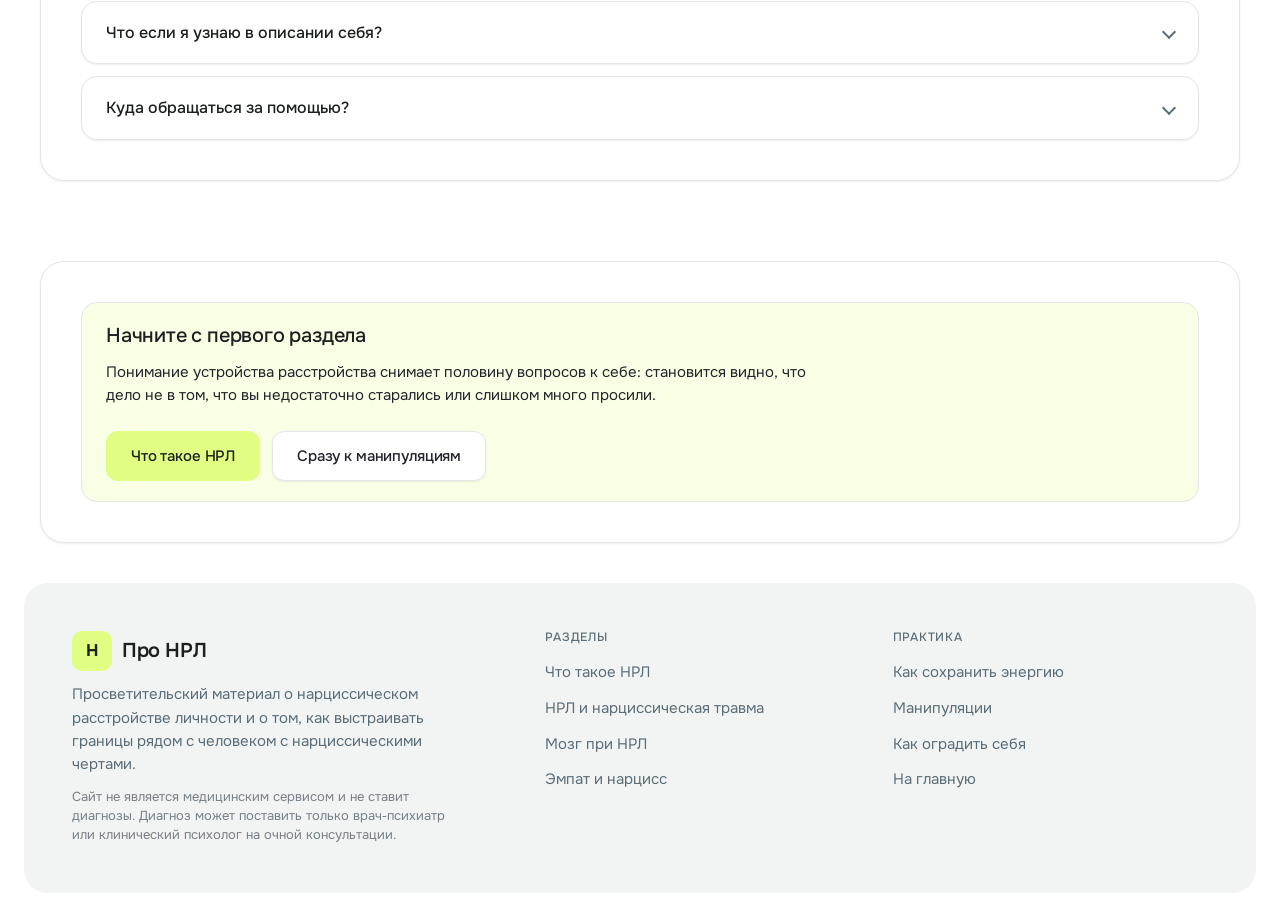
==== commit 76141562: "Update homepage hero heading to NPD guilt question Co-Authored-By: Claude Fable 5 <noreply@anthropic" ====
--- a/index.html
+++ b/index.html
@@ -57,7 +57,7 @@
               <path d="M3 8h10M9 4l4 4-4 4" />
             </svg>
           </a>
-          <h1 class="display mt-6">Рядом с ним<br> вы постоянно<br> <span class="marker">виноваты</span></h1>
+          <h1 class="display mt-6">Почему с человеком с явным НРЛ вы чувствуете себя постоянно <span class="marker">виноватым</span></h1>
           <p class="lead mt-6" style="max-width:36rem">Разбор нарциссического расстройства личности без ярлыков и мистики: как оно устроено, почему на него так тянет чувствительных людей, какими приёмами вас додавливают и что конкретно с этим делать.</p>
           <div class="mt-8" style="display:flex;flex-wrap:wrap;gap:12px;align-items:center">
             <a href="chto-takoe-nrl.html" class="btn btn-primary">С чего начать</a>
